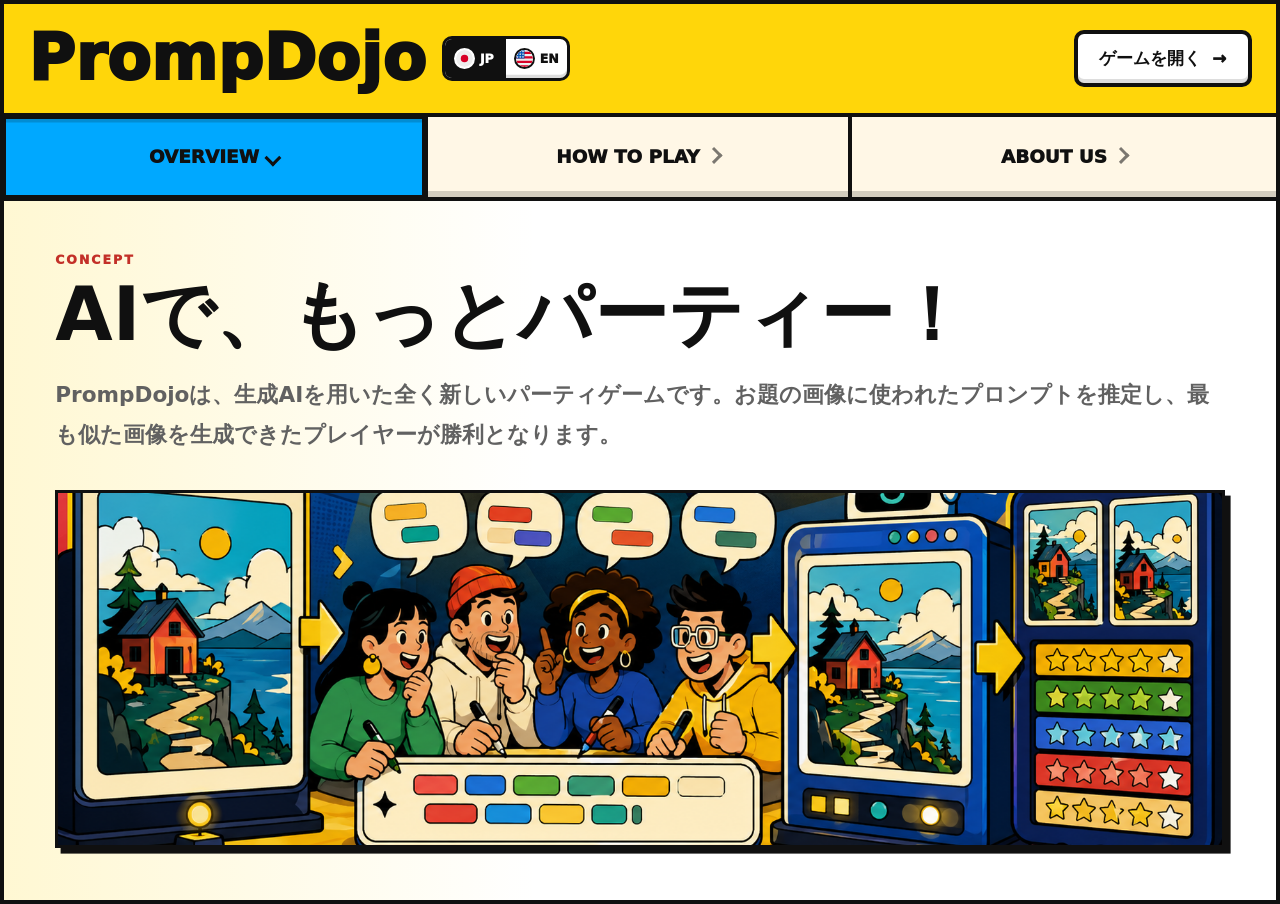
==== index.html @ 73f9407c "Deploy project page to GitHub Pages" ====
<!doctype html>
<html lang="ja">
  <head>
    <meta charset="utf-8" />
    <meta name="viewport" content="width=device-width, initial-scale=1" />
    <meta
      name="description"
      content="PrompDojoは、生成AIを用いた全く新しいパーティゲームです。お題の画像に使われたプロンプトを推定し、最も似た画像を生成できたプレイヤーが勝利となります。"
    />
    <meta name="theme-color" content="#ffd60a" />
    <meta property="og:title" content="PrompDojo" />
    <meta
      property="og:description"
      content="Prompt engineering meets party game. 画像を見て、言葉に戻し、AIで描き直す対戦ゲーム。"
    />
    <meta
      property="og:image"
      content="https://haruk1y.github.io/prompdojo-project-page/assets/prompdojo-hero.png"
    />
    <title>PrompDojo | Project Page</title>
    <link rel="stylesheet" href="styles.css?v=github-pages" />
    <script src="script.js?v=github-pages" defer></script>
  </head>
  <body>
    <main id="project" class="project-shell">
      <section class="switcher" aria-label="PrompDojo project menu">
        <div class="switcher__top">
          <div class="brand-lockup">
            <h1 class="project-title">PrompDojo</h1>
            <div class="language-switch" aria-label="Language">
              <button
                class="language-switch__button is-active"
                type="button"
                aria-pressed="true"
                data-lang-option="ja"
              >
                <img
                  class="language-switch__flag"
                  src="assets/vendor/circle-flags/jp.svg"
                  alt=""
                  width="24"
                  height="24"
                />
                <span class="language-switch__code">JP</span>
              </button>
              <button
                class="language-switch__button"
                type="button"
                aria-pressed="false"
                data-lang-option="en"
              >
                <img
                  class="language-switch__flag"
                  src="assets/vendor/circle-flags/us.svg"
                  alt=""
                  width="24"
                  height="24"
                />
                <span class="language-switch__code">EN</span>
              </button>
            </div>
          </div>
          <a
            class="play-link"
            href="https://gemini-hackathon.vercel.app"
            target="_blank"
            rel="noreferrer"
          >
            <span data-i18n="nav.play">ゲームを開く</span>
            <span aria-hidden="true">→</span>
          </a>
        </div>

        <div
          id="section-menu"
          class="section-menu"
          role="tablist"
          aria-label="PrompDojo sections"
        >
          <button
            id="tab-concept"
            class="section-menu__item is-active"
            type="button"
            role="tab"
            aria-selected="true"
            aria-controls="panel-concept"
            data-section="concept"
          >
            OVERVIEW
          </button>
          <button
            id="tab-how"
            class="section-menu__item"
            type="button"
            role="tab"
            aria-selected="false"
            aria-controls="panel-how"
            data-section="how"
          >
            HOW TO PLAY
          </button>
          <button
            id="tab-team"
            class="section-menu__item"
            type="button"
            role="tab"
            aria-selected="false"
            aria-controls="panel-team"
            data-section="team"
          >
            ABOUT US
          </button>
        </div>

        <div class="panel-stage">
          <article
            id="panel-concept"
            class="content-panel is-active"
            role="tabpanel"
            aria-labelledby="tab-concept"
            data-panel="concept"
          >
            <p class="eyebrow">Concept</p>
            <h2 data-i18n="concept.title">AIで、もっとパーティー！</h2>
            <p data-i18n="concept.body">
              PrompDojoは、生成AIを用いた全く新しいパーティゲームです。お題の画像に使われたプロンプトを推定し、最も似た画像を生成できたプレイヤーが勝利となります。
            </p>
            <figure class="concept-visual">
              <img
                src="assets/prompdojo-overview.png"
                alt="PrompDojo gameplay concept"
                width="1536"
                height="864"
              />
            </figure>
          </article>

          <article
            id="panel-how"
            class="content-panel"
            role="tabpanel"
            aria-labelledby="tab-how"
            data-panel="how"
            hidden
          >
            <p class="eyebrow">How To Play</p>
            <h2 data-i18n="how.title">見る、書く、生成する</h2>
            <ol class="play-steps">
              <li>
                <span class="step-icon" aria-hidden="true">
                  <svg viewBox="0 0 48 48" focusable="false">
                    <path d="M4 24s7-12 20-12 20 12 20 12-7 12-20 12S4 24 4 24Z" />
                    <circle cx="24" cy="24" r="6" />
                  </svg>
                </span>
                <div class="step-copy">
                  <strong data-i18n="how.step1.title">お題画像を見る</strong>
                  <p data-i18n="how.step1.body">主題、背景、色、構図、画風...どれも欠かせない！</p>
                </div>
              </li>
              <li>
                <span class="step-icon" aria-hidden="true">
                  <svg viewBox="0 0 48 48" focusable="false">
                    <path d="M10 36h7l20-20-7-7-20 20v7Z" />
                    <path d="M26 13l7 7" />
                    <path d="M9 41h30" />
                  </svg>
                </span>
                <div class="step-copy">
                  <strong data-i18n="how.step2.title">プロンプトを書く</strong>
                  <p data-i18n="how.step2.body">見えた要素をAIが描きやすい言葉に変換しよう！</p>
                </div>
              </li>
              <li>
                <span class="step-icon" aria-hidden="true">
                  <svg viewBox="0 0 48 48" focusable="false">
                    <rect x="8" y="12" width="24" height="24" rx="3" />
                    <path d="M15 30l5-6 4 4 4-7 4 9" />
                    <path d="M36 7v8" />
                    <path d="M32 11h8" />
                    <path d="M39 28v6" />
                    <path d="M36 31h6" />
                  </svg>
                </span>
                <div class="step-copy">
                  <strong data-i18n="how.step3.title">AIで生成する</strong>
                  <p data-i18n="how.step3.body">作成しよう！</p>
                </div>
              </li>
              <li>
                <span class="step-icon" aria-hidden="true">
                  <svg viewBox="0 0 48 48" focusable="false">
                    <path d="M12 28l8 8 16-20" />
                    <path d="M8 8h32v32H8z" />
                  </svg>
                </span>
                <div class="step-copy">
                  <strong data-i18n="how.step4.title">近さを比べる</strong>
                  <p data-i18n="how.step4.body">お題画像に似ているほど高スコア！</p>
                </div>
              </li>
            </ol>
            <p class="play-note" data-i18n="how.modes.note">
              5種のゲームモードが存在。続々と追加予定！
            </p>
          </article>

          <article
            id="panel-team"
            class="content-panel"
            role="tabpanel"
            aria-labelledby="tab-team"
            data-panel="team"
            hidden
          >
            <p class="eyebrow">About Us</p>
            <h2 data-i18n="team.title">開発メンバー</h2>
            <p class="about-lead">
              <span>
                <a
                  href="https://cerebralvalley.ai/e/gemini-3-tokyo-hackathon/hackathon/gallery"
                  target="_blank"
                  rel="noreferrer"
                  data-i18n="about.hackathon.name"
                >
                  Gemini3 Hackathon Tokyo
                </a>
                <span data-i18n="about.hackathon.result">で70チーム中3位入賞</span>
              </span>
              <span>
                <a
                  href="https://ailab.supercell.com/japan"
                  target="_blank"
                  rel="noreferrer"
                  data-i18n="about.lab.name"
                >
                  Supercell AI Innovation Lab Tokyo
                </a>
                <span data-i18n="about.lab.status">で開発中！</span>
              </span>
            </p>
            <div class="team-grid">
              <article class="team-card">
                <img
                  class="team-photo"
                  src="assets/team/haruki-yajima.jpg"
                  alt="Haruki Yajima"
                  width="1500"
                  height="843"
                />
                <div class="team-copy">
                  <h3 data-i18n="team.haruki.name">矢島陽樹</h3>
                  <p class="team-profile" data-i18n="team.profile">
                    東京大学大学院
                    情報理工学系研究科
                    修士1年
                  </p>
                  <a
                    class="linkedin-link"
                    href="https://www.linkedin.com/in/haruki-yajima/"
                    target="_blank"
                    rel="noreferrer"
                    aria-label="Haruki Yajima LinkedIn"
                  >
                    LinkedIn
                  </a>
                </div>
              </article>
              <article class="team-card">
                <img
                  class="team-photo team-photo--portrait"
                  src="assets/team/shuntaro-tokuda.jpg"
                  alt="Shuntaro Tokuda"
                  width="1125"
                  height="1500"
                />
                <div class="team-copy">
                  <h3 data-i18n="team.shuntaro.name">徳田俊太朗</h3>
                  <p class="team-profile" data-i18n="team.profile">
                    東京大学大学院
                    情報理工学系研究科
                    修士1年
                  </p>
                  <a
                    class="linkedin-link"
                    href="https://www.linkedin.com/in/shuntaro-tokuda-45b4703b2/"
                    target="_blank"
                    rel="noreferrer"
                    aria-label="Shuntaro Tokuda LinkedIn"
                  >
                    LinkedIn
                  </a>
                </div>
              </article>
            </div>
          </article>
        </div>
      </section>
    </main>
  </body>
</html>
---- styles.css ----
:root {
  --ink: #101010;
  --paper: #fff7e6;
  --white: #ffffff;
  --yellow: #ffd60a;
  --blue: #00a8ff;
  --green: #2ecc71;
  --red: #ff3b30;
  --muted: color-mix(in srgb, var(--ink) 66%, white);
  --frame: 4px;
  --radius: 10px;
  --panel-pad: clamp(1.4rem, 4vw, 3.6rem);
  --header-pad: clamp(0.85rem, 2.2vw, 1.5rem);
  font-family:
    "Avenir Next", "Hiragino Sans", "Yu Gothic", ui-sans-serif, system-ui,
    sans-serif;
}

* {
  box-sizing: border-box;
}

html {
  scroll-behavior: smooth;
}

body {
  margin: 0;
  min-height: 100dvh;
  color: var(--ink);
  background: var(--white);
}

a {
  color: inherit;
  text-decoration: none;
}

button {
  font: inherit;
}

[hidden] {
  display: none !important;
}

.project-shell {
  width: 100%;
  min-height: 100dvh;
}

.switcher {
  display: grid;
  grid-template-rows: auto auto minmax(0, 1fr);
  min-height: inherit;
  border: var(--frame) solid var(--ink);
  background: var(--white);
  overflow: clip;
}

.switcher__top {
  display: flex;
  align-items: center;
  justify-content: space-between;
  flex-wrap: nowrap;
  gap: clamp(0.75rem, 2vw, 1.25rem);
  padding: var(--header-pad);
  border-bottom: var(--frame) solid var(--ink);
  background: var(--yellow);
}

.brand-lockup {
  display: inline-flex;
  flex: 1 1 auto;
  align-items: center;
  min-width: 0;
  gap: clamp(0.55rem, 1.6vw, 1rem);
}

.project-title,
h2,
h3 {
  margin: 0;
  letter-spacing: 0;
}

.project-title {
  flex: 0 1 auto;
  min-width: 0;
  font-size: clamp(1.6rem, 5vw, 4rem);
  font-weight: 950;
  line-height: 0.95;
  white-space: nowrap;
}

.language-switch {
  display: inline-grid;
  flex: 0 0 auto;
  grid-template-columns: repeat(2, minmax(0, 1fr));
  overflow: hidden;
  border: calc(var(--frame) - 1px) solid var(--ink);
  border-radius: var(--radius);
  background: var(--white);
  box-shadow: inset 0 -0.2rem 0 rgb(16 16 16 / 14%);
}

.language-switch__button {
  display: inline-flex;
  align-items: center;
  justify-content: center;
  gap: 0.32rem;
  min-width: clamp(3.05rem, 5.6vw, 3.55rem);
  min-height: clamp(2rem, 4.5vw, 2.4rem);
  border: 0;
  border-right: calc(var(--frame) - 1px) solid var(--ink);
  padding: 0.35rem 0.5rem;
  color: var(--ink);
  background: transparent;
  font-size: clamp(0.68rem, 1.7vw, 0.78rem);
  font-weight: 950;
  line-height: 1;
  cursor: pointer;
}

.language-switch__button:last-child {
  border-right: 0;
}

.language-switch__button:hover,
.language-switch__button:focus-visible {
  background: color-mix(in srgb, var(--blue) 18%, var(--white));
}

.language-switch__button:focus-visible {
  outline: 3px solid var(--ink);
  outline-offset: -5px;
}

.language-switch__button.is-active {
  color: var(--white);
  background: var(--ink);
  cursor: default;
}

.language-switch__button.is-active .language-switch__flag {
  border-color: var(--white);
}

.language-switch__flag {
  flex: 0 0 auto;
  width: clamp(1.05rem, 2.5vw, 1.3rem);
  height: auto;
  border: 2px solid var(--ink);
  border-radius: 999px;
  background: var(--white);
}

.language-switch__code {
  flex: 0 0 auto;
  line-height: 1;
  transform: translateY(0.08em);
}

.play-link {
  display: inline-flex;
  flex: 0 0 auto;
  align-items: center;
  justify-content: center;
  gap: 0.65em;
  min-height: clamp(2.7rem, 6vw, 3.6rem);
  padding: 0.75rem clamp(0.9rem, 2.5vw, 1.35rem);
  border: var(--frame) solid var(--ink);
  border-radius: var(--radius);
  color: var(--ink);
  background: var(--white);
  font-size: clamp(0.9rem, 2.2vw, 1.05rem);
  font-weight: 950;
  white-space: nowrap;
  box-shadow: inset 0 -0.25rem 0 rgb(16 16 16 / 14%);
}

.section-menu {
  display: grid;
  grid-template-columns: repeat(3, minmax(0, 1fr));
  border-bottom: var(--frame) solid var(--ink);
  background: var(--paper);
}

.section-menu__item {
  position: relative;
  display: inline-flex;
  align-items: center;
  justify-content: center;
  gap: 0.45em;
  min-width: 0;
  min-height: clamp(3.5rem, 8vw, 5rem);
  border: 0;
  border-right: var(--frame) solid var(--ink);
  padding: clamp(0.75rem, 2.4vw, 1.2rem);
  color: var(--ink);
  background: var(--paper);
  font-size: clamp(0.82rem, 2.2vw, 1.15rem);
  font-weight: 950;
  line-height: 1.05;
  text-align: center;
  cursor: pointer;
  box-shadow:
    inset 0 -0.38rem 0 rgb(16 16 16 / 18%),
    inset 0 0 0 2px transparent;
  transition:
    background 150ms ease,
    box-shadow 150ms ease,
    transform 150ms ease;
}

.section-menu__item::after {
  content: "";
  flex: 0 0 auto;
  width: 0.48em;
  aspect-ratio: 1;
  border-right: 0.18em solid currentColor;
  border-bottom: 0.18em solid currentColor;
  opacity: 0.55;
  transform: translateY(-0.08em) rotate(-45deg);
  transition:
    opacity 150ms ease,
    transform 150ms ease;
}

.section-menu__item:last-child {
  border-right: 0;
}

.section-menu__item:hover {
  background: color-mix(in srgb, var(--yellow) 38%, var(--paper));
  box-shadow:
    inset 0 -0.55rem 0 rgb(16 16 16 / 24%),
    inset 0 0 0 2px var(--ink);
}

.section-menu__item:hover::after {
  opacity: 1;
  transform: translate(0.12em, -0.08em) rotate(-45deg);
}

.section-menu__item:active {
  transform: translateY(0.18rem);
  box-shadow:
    inset 0 -0.18rem 0 rgb(16 16 16 / 28%),
    inset 0 0 0 2px var(--ink);
}

.section-menu__item:focus-visible {
  outline: 3px solid var(--ink);
  outline-offset: -8px;
}

.section-menu__item.is-active {
  background: var(--blue);
  box-shadow:
    inset 0 0.35rem 0 rgb(16 16 16 / 18%),
    inset 0 0 0 2px var(--ink);
  cursor: default;
}

.section-menu__item.is-active::after {
  opacity: 1;
  transform: translateY(0.05em) rotate(45deg);
}

.panel-stage {
  min-width: 0;
  min-height: 0;
  overflow: auto;
  background:
    linear-gradient(90deg, rgb(255 214 10 / 18%), transparent 42%),
    var(--white);
}

.content-panel {
  min-height: 100%;
  padding: var(--panel-pad);
}

.eyebrow {
  margin: 0;
  color: color-mix(in srgb, var(--red) 75%, var(--ink));
  font-size: clamp(0.68rem, 1.5vw, 0.78rem);
  font-weight: 950;
  letter-spacing: 0.16em;
  text-transform: uppercase;
}

h2 {
  max-width: 13.5em;
  margin-top: 0.65rem;
  font-size: clamp(2rem, 5.8vw, 5.25rem);
  line-height: 1.03;
}

h3 {
  font-size: clamp(1.05rem, 2.4vw, 1.35rem);
  line-height: 1.15;
}

.content-panel > p:not(.eyebrow) {
  max-width: min(100%, 78rem);
  color: var(--muted);
  font-size: clamp(1rem, 2.2vw, 1.35rem);
  font-weight: 750;
  line-height: 1.85;
}

.concept-visual {
  width: min(100%, 78rem);
  margin: clamp(1.45rem, 3vw, 2.2rem) 0 0;
  border: calc(var(--frame) - 1px) solid var(--ink);
  background: var(--yellow);
  box-shadow: 0.35rem 0.35rem 0 var(--ink);
  overflow: hidden;
}

.concept-visual img {
  display: block;
  width: 100%;
  height: clamp(11.5rem, 30vw, 22rem);
  object-fit: cover;
  object-position: center 44%;
}

.about-lead,
.play-note,
.step-copy p,
.team-card p {
  color: var(--muted);
  font-weight: 750;
  line-height: 1.7;
}

.play-steps {
  --arrow-size: clamp(1.25rem, 2.6vw, 1.6rem);
  --step-gap: clamp(2.75rem, 4vw, 3.5rem);

  display: grid;
  grid-template-columns: repeat(4, minmax(0, 1fr));
  gap: var(--step-gap);
  width: min(100%, 86rem);
  max-width: none;
  margin: clamp(1.5rem, 3vw, 2rem) 0 0;
  padding: 0;
  list-style: none;
}

.play-note {
  width: min(100%, 86rem);
  margin: clamp(1rem, 2.5vw, 1.4rem) 0 0;
  font-size: clamp(0.98rem, 2vw, 1.18rem);
}

.play-steps li {
  position: relative;
  display: grid;
  grid-template-rows: auto minmax(0, 1fr);
  gap: clamp(0.75rem, 2vw, 1rem);
  min-width: 0;
  min-height: clamp(13rem, 24vw, 15rem);
  padding: clamp(1rem, 2.4vw, 1.25rem);
  border: calc(var(--frame) - 1px) solid var(--ink);
  background: var(--paper);
}

.play-steps li:not(:last-child)::after {
  position: absolute;
  top: 50%;
}

.play-steps li:not(:last-child)::after {
  content: "▶";
  z-index: 2;
  right: calc((var(--step-gap) + var(--arrow-size)) / -2);
  width: var(--arrow-size);
  color: var(--ink);
  font-size: var(--arrow-size);
  font-weight: 950;
  line-height: 1;
  text-align: center;
  text-shadow: 0.09em 0.09em 0 var(--yellow);
  transform: translateY(-50%);
}

.step-icon {
  display: grid;
  place-items: center;
  width: clamp(3.2rem, 7vw, 4rem);
  aspect-ratio: 1;
  border: calc(var(--frame) - 1px) solid var(--ink);
  border-radius: var(--radius);
  background: var(--yellow);
}

.step-icon svg {
  width: 62%;
  height: 62%;
  fill: none;
  stroke: currentColor;
  stroke-linecap: round;
  stroke-linejoin: round;
  stroke-width: 4;
}

.step-icon circle {
  fill: currentColor;
}

.step-copy {
  min-width: 0;
}

.step-copy strong {
  display: block;
  font-size: clamp(1rem, 2vw, 1.25rem);
  font-weight: 950;
  line-height: 1.2;
}

.step-copy p {
  margin: 0.5rem 0 0;
}

.team-grid {
  display: grid;
  grid-template-columns: repeat(2, minmax(0, 1fr));
  gap: clamp(1.2rem, 3vw, 2rem);
  width: min(100%, 82rem);
  margin: clamp(1.5rem, 3vw, 2rem) auto 0;
}

.about-lead {
  max-width: min(100%, 82rem);
  margin: clamp(1rem, 2.4vw, 1.5rem) 0 0;
  font-size: clamp(1rem, 2.2vw, 1.35rem);
}

.about-lead > span {
  display: block;
}

.about-lead > span + span {
  margin-top: 0.2rem;
}

.about-lead a {
  color: var(--ink);
  text-decoration-line: underline;
  text-decoration-color: var(--blue);
  text-decoration-thickness: 0.18em;
  text-underline-offset: 0.14em;
}

.about-lead a:hover,
.about-lead a:focus-visible {
  color: var(--blue);
  outline: none;
}

.team-card {
  display: grid;
  grid-template-columns: minmax(12rem, 0.9fr) minmax(0, 1fr);
  align-items: stretch;
  min-width: 0;
  border: calc(var(--frame) - 1px) solid var(--ink);
  background: var(--paper);
}

.team-photo {
  width: 100%;
  height: 100%;
  min-height: clamp(16rem, 28vw, 22rem);
  object-fit: cover;
  object-position: 34% 42%;
  border-right: calc(var(--frame) - 1px) solid var(--ink);
  background: var(--blue);
}

.team-photo--portrait {
  object-position: 63% 32%;
}

.team-copy {
  display: grid;
  align-content: start;
  min-width: 0;
  padding: clamp(1rem, 2.4vw, 1.6rem);
}

.team-card h3 {
  margin: 0;
  font-size: clamp(1.55rem, 3vw, 2.15rem);
  line-height: 1.05;
}

.team-card p {
  margin: 0.85rem 0 0;
}

.team-profile {
  color: var(--ink);
  white-space: pre-line;
}

.linkedin-link {
  display: inline-flex;
  justify-self: start;
  align-items: center;
  justify-content: center;
  margin-top: 1rem;
  padding: 0.62rem 0.95rem;
  border: calc(var(--frame) - 1px) solid var(--ink);
  border-radius: var(--radius);
  color: var(--white);
  background: #0a66c2;
  font-family:
    Avenir, "Avenir Next", ui-sans-serif, system-ui, sans-serif;
  font-size: clamp(0.92rem, 2vw, 1.05rem);
  font-weight: 950;
  line-height: 1;
  box-shadow: 0.18rem 0.18rem 0 var(--ink);
}

.linkedin-link:hover,
.linkedin-link:focus-visible {
  color: var(--ink);
  background: var(--yellow);
  outline: none;
}

@media (max-width: 900px) {
  .play-steps {
    --step-gap: clamp(1.6rem, 5vw, 2.25rem);

    grid-template-columns: 1fr;
  }

  .play-steps li {
    grid-template-columns: auto minmax(0, 1fr);
    grid-template-rows: auto;
    min-height: auto;
    align-items: center;
  }

  .play-steps li:not(:last-child)::after {
    content: "▼";
    top: auto;
    right: auto;
    bottom: calc((var(--step-gap) + var(--arrow-size)) / -2);
    left: calc(clamp(3.2rem, 7vw, 4rem) / 2 + clamp(1rem, 2.4vw, 1.25rem));
    width: var(--arrow-size);
    transform: translateX(-50%);
  }
}

@media (max-width: 720px) {
  :root {
    --frame: 3px;
    --header-pad: clamp(0.65rem, 2.5vw, 0.9rem);
  }

  .switcher__top {
    align-items: center;
    gap: clamp(0.5rem, 2.4vw, 0.75rem);
  }

  .brand-lockup {
    gap: clamp(0.35rem, 1.8vw, 0.55rem);
  }

  .project-title {
    font-size: clamp(1.25rem, 6vw, 2.15rem);
  }

  .language-switch__button {
    min-width: clamp(2.6rem, 9vw, 3rem);
    min-height: clamp(1.75rem, 7vw, 2rem);
    gap: 0.22rem;
    padding-inline: 0.32rem;
    font-size: clamp(0.62rem, 2.8vw, 0.7rem);
  }

  .language-switch__flag {
    width: clamp(0.95rem, 4vw, 1.05rem);
    border-width: 1.5px;
  }

  .play-link {
    min-height: clamp(2.25rem, 8vw, 2.7rem);
    padding: 0.5rem clamp(0.6rem, 2.4vw, 0.85rem);
    font-size: clamp(0.78rem, 3.5vw, 0.92rem);
  }

  .section-menu__item {
    min-height: 3.4rem;
  }

  .content-panel {
    min-height: auto;
  }

  .team-grid {
    grid-template-columns: 1fr;
  }

  .team-card {
    grid-template-columns: minmax(0, 1fr);
  }

  .team-photo {
    aspect-ratio: 16 / 10;
    height: auto;
    min-height: 0;
    border-right: 0;
    border-bottom: calc(var(--frame) - 1px) solid var(--ink);
  }

  .team-photo--portrait {
    aspect-ratio: 4 / 3;
    object-position: 62% 26%;
  }
}

@media (max-width: 420px) {
  .language-switch__button {
    min-width: clamp(2.05rem, 10vw, 2.3rem);
  }

  .language-switch__code {
    position: absolute;
    width: 1px;
    height: 1px;
    overflow: hidden;
    clip: rect(0 0 0 0);
    white-space: nowrap;
  }

  .section-menu__item {
    padding-inline: 0.35rem;
  }

}
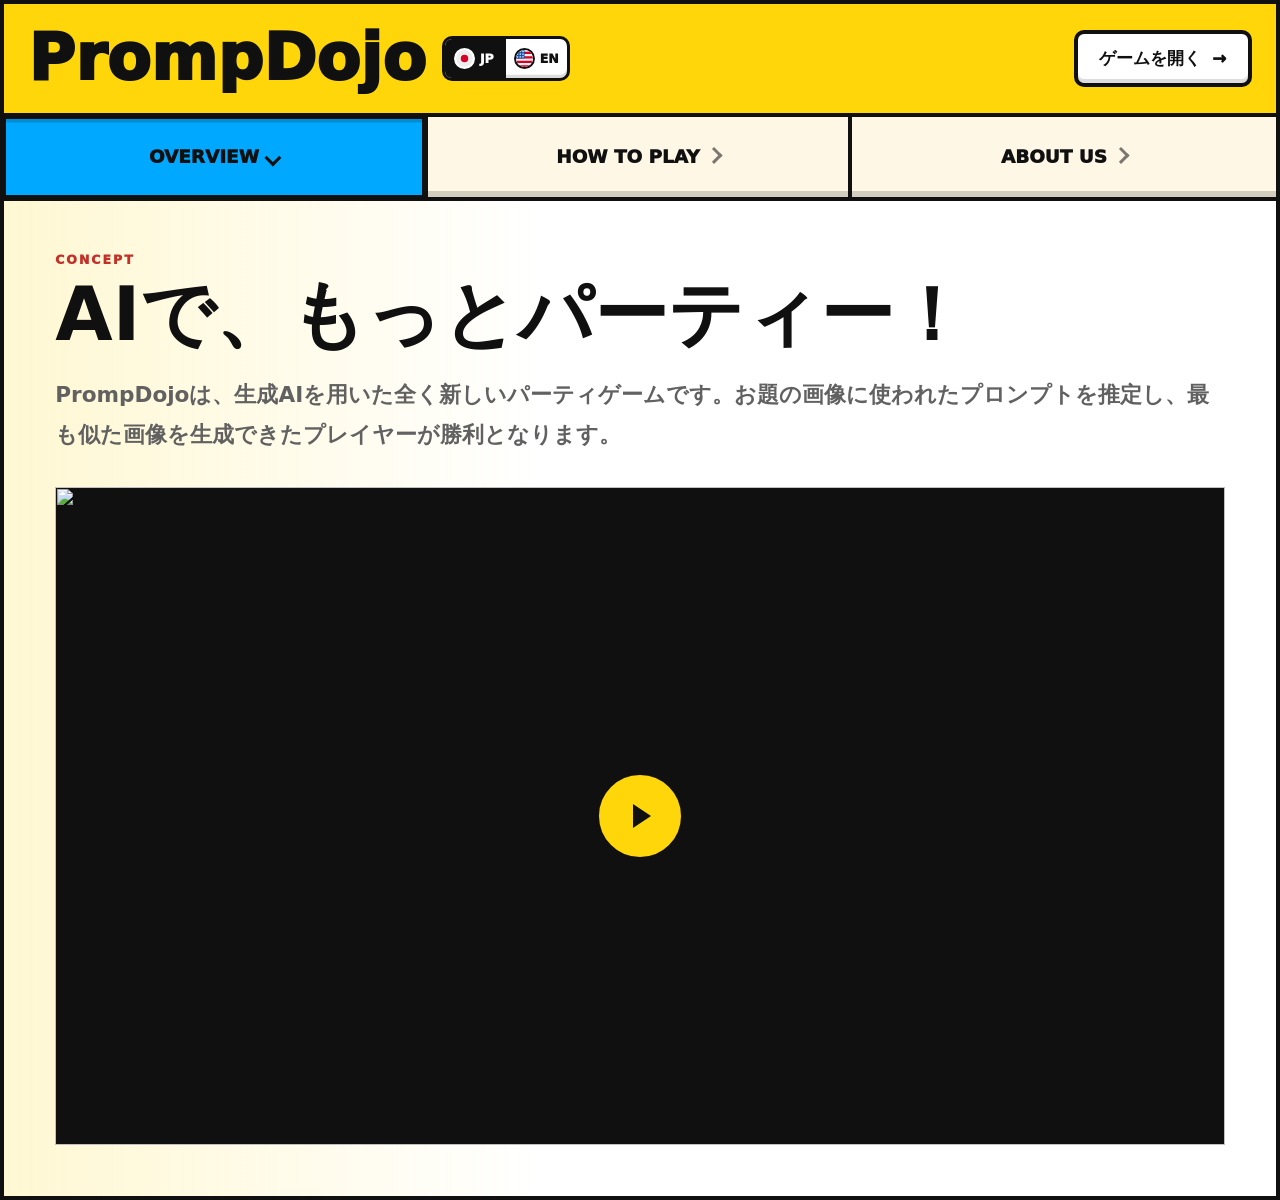
==== commit 47eb2a18: "add videos" ====
--- a/index.html
+++ b/index.html
@@ -62,7 +62,7 @@
           </div>
           <a
             class="play-link"
-            href="https://gemini-hackathon.vercel.app"
+            href="https://prompdojo.vercel.app/"
             target="_blank"
             rel="noreferrer"
           >
@@ -125,14 +125,30 @@
             <p data-i18n="concept.body">
               PrompDojoは、生成AIを用いた全く新しいパーティゲームです。お題の画像に使われたプロンプトを推定し、最も似た画像を生成できたプレイヤーが勝利となります。
             </p>
-            <figure class="concept-visual">
-              <img
-                src="assets/prompdojo-overview.png"
-                alt="PrompDojo gameplay concept"
-                width="1536"
-                height="864"
-              />
-            </figure>
+            <div
+              class="video-embed panel-video"
+              data-youtube-id="vcR_tNXxO4A"
+              data-youtube-title="PrompDojo trailer video"
+            >
+              <button
+                class="video-embed__button"
+                type="button"
+                aria-label="トレイラー動画を再生"
+              >
+                <img
+                  class="video-embed__thumbnail"
+                  src="https://i.ytimg.com/vi/vcR_tNXxO4A/maxresdefault.jpg"
+                  alt=""
+                  loading="lazy"
+                  width="1280"
+                  height="720"
+                />
+                <span class="video-embed__play" aria-hidden="true"></span>
+              </button>
+              <noscript>
+                <a href="https://youtu.be/vcR_tNXxO4A">トレイラー動画を開く</a>
+              </noscript>
+            </div>
           </article>
 
           <article
@@ -203,6 +219,30 @@
             <p class="play-note" data-i18n="how.modes.note">
               5種のゲームモードが存在。続々と追加予定！
             </p>
+            <div
+              class="video-embed panel-video"
+              data-youtube-id="z3kpeYUQkF4v"
+              data-youtube-title="PrompDojo gameplay video"
+            >
+              <button
+                class="video-embed__button"
+                type="button"
+                aria-label="ゲームプレイ動画を再生"
+              >
+                <img
+                  class="video-embed__thumbnail"
+                  src="https://i.ytimg.com/vi/z3kpeYUQkF4v/maxresdefault.jpg"
+                  alt=""
+                  loading="lazy"
+                  width="1280"
+                  height="720"
+                />
+                <span class="video-embed__play" aria-hidden="true"></span>
+              </button>
+              <noscript>
+                <a href="https://youtu.be/z3kpeYUQkF4v">ゲームプレイ動画を開く</a>
+              </noscript>
+            </div>
           </article>
 
           <article
--- a/styles.css
+++ b/styles.css
@@ -311,21 +311,77 @@
   line-height: 1.85;
 }
 
-.concept-visual {
+.panel-video {
   width: min(100%, 78rem);
-  margin: clamp(1.45rem, 3vw, 2.2rem) 0 0;
-  border: calc(var(--frame) - 1px) solid var(--ink);
-  background: var(--yellow);
-  box-shadow: 0.35rem 0.35rem 0 var(--ink);
+  margin: clamp(1.5rem, 3vw, 2rem) 0 0;
+}
+
+.video-embed {
+  min-width: 0;
   overflow: hidden;
-}
-
-.concept-visual img {
+  background: var(--ink);
+}
+
+.video-embed__button {
+  position: relative;
   display: block;
   width: 100%;
-  height: clamp(11.5rem, 30vw, 22rem);
+  aspect-ratio: 16 / 9;
+  border: 0;
+  padding: 0;
+  background: var(--ink);
+  cursor: pointer;
+  overflow: hidden;
+}
+
+.video-embed__thumbnail {
+  display: block;
+  width: 100%;
+  height: 100%;
   object-fit: cover;
-  object-position: center 44%;
+  transition: transform 180ms ease;
+}
+
+.video-embed__button:hover .video-embed__thumbnail,
+.video-embed__button:focus-visible .video-embed__thumbnail {
+  transform: scale(1.025);
+}
+
+.video-embed__button:focus-visible {
+  outline: 4px solid var(--blue);
+  outline-offset: 4px;
+}
+
+.video-embed__play {
+  position: absolute;
+  top: 50%;
+  left: 50%;
+  display: grid;
+  place-items: center;
+  width: clamp(3.8rem, 10vw, 5.5rem);
+  aspect-ratio: 1;
+  border: calc(var(--frame) - 1px) solid var(--ink);
+  border-radius: 999px;
+  background: var(--yellow);
+  box-shadow: 0.22rem 0.22rem 0 var(--ink);
+  transform: translate(-50%, -50%);
+}
+
+.video-embed__play::before {
+  content: "";
+  margin-left: 0.2rem;
+  border-top: 0.78rem solid transparent;
+  border-bottom: 0.78rem solid transparent;
+  border-left: 1.18rem solid var(--ink);
+}
+
+.video-embed__iframe {
+  display: block;
+  width: 100%;
+  aspect-ratio: 16 / 9;
+  height: auto;
+  border: 0;
+  background: var(--ink);
 }
 
 .about-lead,
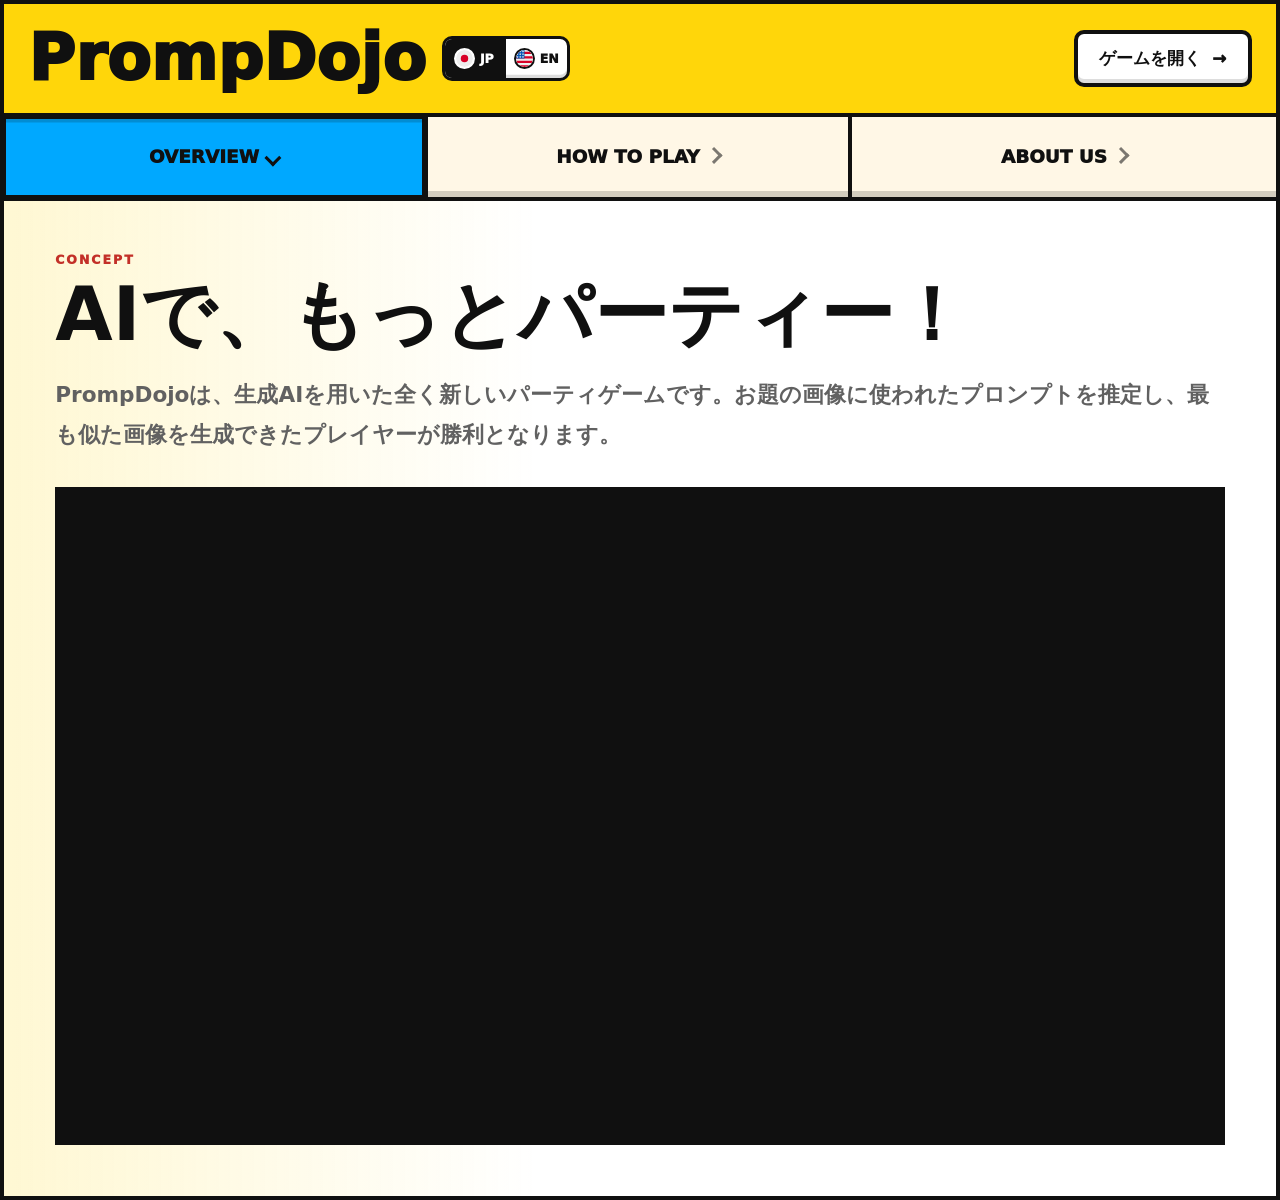
==== commit aa539ab4: "fix URL" ====
--- a/index.html
+++ b/index.html
@@ -125,29 +125,16 @@
             <p data-i18n="concept.body">
               PrompDojoは、生成AIを用いた全く新しいパーティゲームです。お題の画像に使われたプロンプトを推定し、最も似た画像を生成できたプレイヤーが勝利となります。
             </p>
-            <div
-              class="video-embed panel-video"
-              data-youtube-id="vcR_tNXxO4A"
-              data-youtube-title="PrompDojo trailer video"
-            >
-              <button
-                class="video-embed__button"
-                type="button"
-                aria-label="トレイラー動画を再生"
-              >
-                <img
-                  class="video-embed__thumbnail"
-                  src="https://i.ytimg.com/vi/vcR_tNXxO4A/maxresdefault.jpg"
-                  alt=""
-                  loading="lazy"
-                  width="1280"
-                  height="720"
-                />
-                <span class="video-embed__play" aria-hidden="true"></span>
-              </button>
-              <noscript>
-                <a href="https://youtu.be/vcR_tNXxO4A">トレイラー動画を開く</a>
-              </noscript>
+            <div class="video-embed panel-video">
+              <iframe
+                class="video-embed__iframe"
+                src="https://www.youtube.com/embed/vcR_tNXxO4A"
+                title="PrompDojo - Trailer"
+                loading="lazy"
+                referrerpolicy="strict-origin-when-cross-origin"
+                allow="accelerometer; autoplay; clipboard-write; encrypted-media; gyroscope; picture-in-picture; web-share"
+                allowfullscreen
+              ></iframe>
             </div>
           </article>
 
@@ -219,29 +206,16 @@
             <p class="play-note" data-i18n="how.modes.note">
               5種のゲームモードが存在。続々と追加予定！
             </p>
-            <div
-              class="video-embed panel-video"
-              data-youtube-id="z3kpeYUQkF4v"
-              data-youtube-title="PrompDojo gameplay video"
-            >
-              <button
-                class="video-embed__button"
-                type="button"
-                aria-label="ゲームプレイ動画を再生"
-              >
-                <img
-                  class="video-embed__thumbnail"
-                  src="https://i.ytimg.com/vi/z3kpeYUQkF4v/maxresdefault.jpg"
-                  alt=""
-                  loading="lazy"
-                  width="1280"
-                  height="720"
-                />
-                <span class="video-embed__play" aria-hidden="true"></span>
-              </button>
-              <noscript>
-                <a href="https://youtu.be/z3kpeYUQkF4v">ゲームプレイ動画を開く</a>
-              </noscript>
+            <div class="video-embed panel-video">
+              <iframe
+                class="video-embed__iframe"
+                src="https://www.youtube.com/embed/z3kpeYUQkF4"
+                title="PrompDojo - Gameplay"
+                loading="lazy"
+                referrerpolicy="strict-origin-when-cross-origin"
+                allow="accelerometer; autoplay; clipboard-write; encrypted-media; gyroscope; picture-in-picture; web-share"
+                allowfullscreen
+              ></iframe>
             </div>
           </article>
 
--- a/styles.css
+++ b/styles.css
@@ -322,59 +322,6 @@
   background: var(--ink);
 }
 
-.video-embed__button {
-  position: relative;
-  display: block;
-  width: 100%;
-  aspect-ratio: 16 / 9;
-  border: 0;
-  padding: 0;
-  background: var(--ink);
-  cursor: pointer;
-  overflow: hidden;
-}
-
-.video-embed__thumbnail {
-  display: block;
-  width: 100%;
-  height: 100%;
-  object-fit: cover;
-  transition: transform 180ms ease;
-}
-
-.video-embed__button:hover .video-embed__thumbnail,
-.video-embed__button:focus-visible .video-embed__thumbnail {
-  transform: scale(1.025);
-}
-
-.video-embed__button:focus-visible {
-  outline: 4px solid var(--blue);
-  outline-offset: 4px;
-}
-
-.video-embed__play {
-  position: absolute;
-  top: 50%;
-  left: 50%;
-  display: grid;
-  place-items: center;
-  width: clamp(3.8rem, 10vw, 5.5rem);
-  aspect-ratio: 1;
-  border: calc(var(--frame) - 1px) solid var(--ink);
-  border-radius: 999px;
-  background: var(--yellow);
-  box-shadow: 0.22rem 0.22rem 0 var(--ink);
-  transform: translate(-50%, -50%);
-}
-
-.video-embed__play::before {
-  content: "";
-  margin-left: 0.2rem;
-  border-top: 0.78rem solid transparent;
-  border-bottom: 0.78rem solid transparent;
-  border-left: 1.18rem solid var(--ink);
-}
-
 .video-embed__iframe {
   display: block;
   width: 100%;
